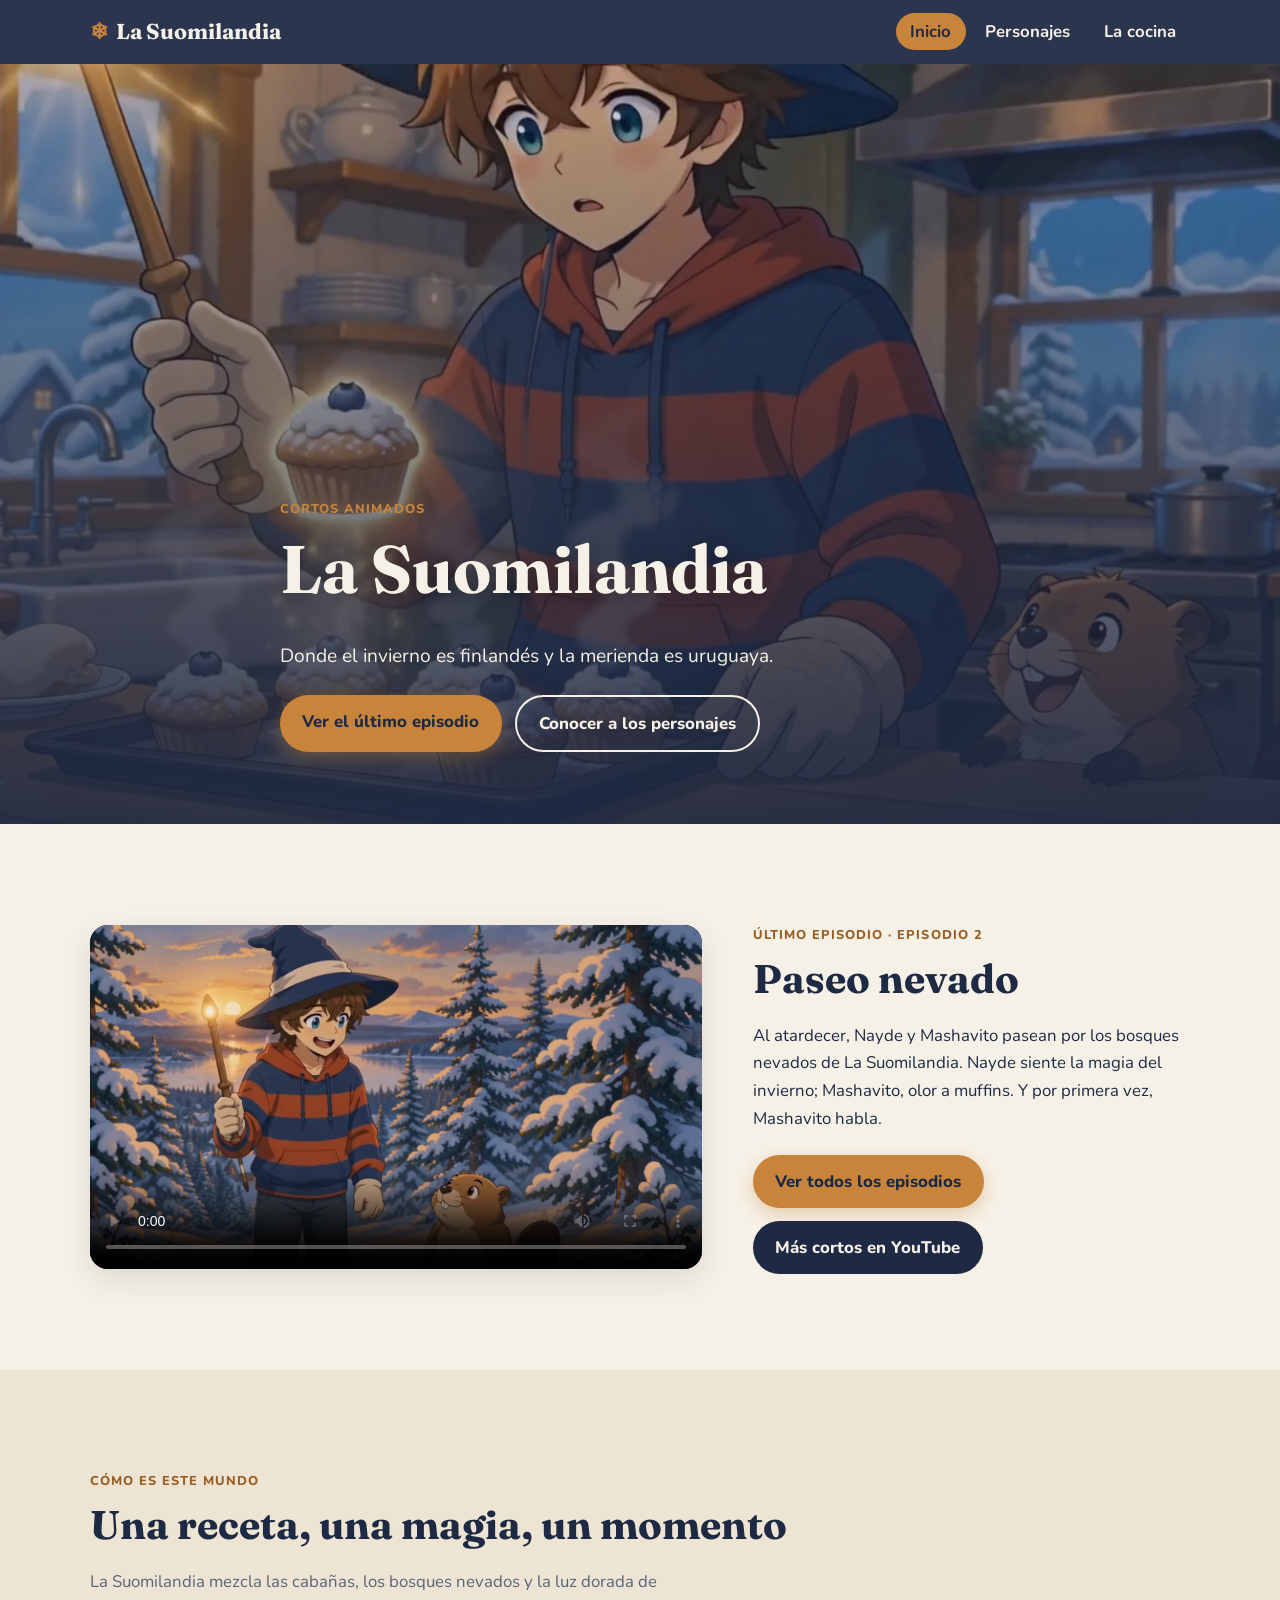
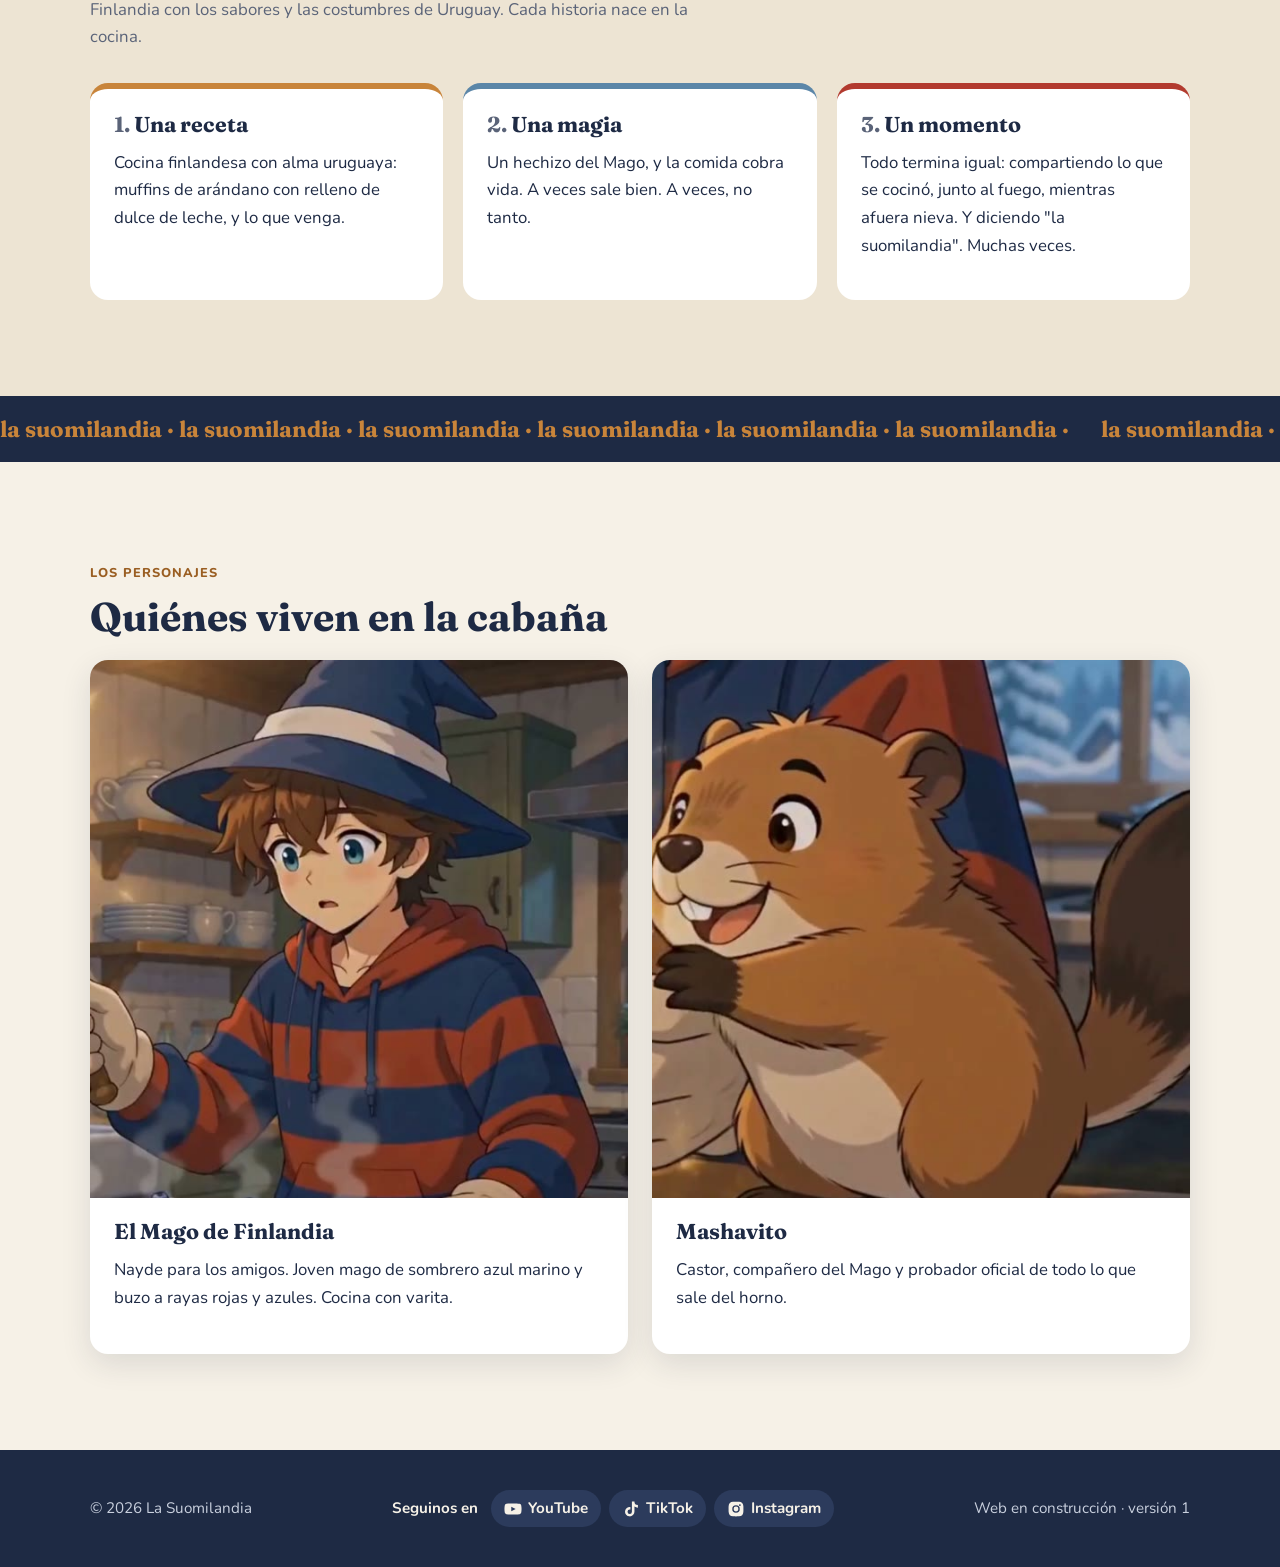
==== index.html @ 472a4cde "Agrega el episodio 2: Paseo nevado Co-Authored-By: Claude Opus 5.5 <noreply@anthropic.com>" ====
<!doctype html>
<html lang="es">
<head>
  <meta charset="utf-8">
  <meta name="viewport" content="width=device-width, initial-scale=1">
  <title>La Suomilandia</title>
  <meta name="description" content="La Suomilandia: un invierno finlandés donde se cocina y se comparte como en Uruguay. Cortos animados con el Mago de Finlandia y Mashavito.">
  <link rel="preconnect" href="https://fonts.googleapis.com">
  <link rel="preconnect" href="https://fonts.gstatic.com" crossorigin>
  <link href="https://fonts.googleapis.com/css2?family=Fraunces:opsz,wght@9..144,600;9..144,700&family=Nunito:wght@400;700;800&display=swap" rel="stylesheet">
  <link rel="stylesheet" href="css/estilos.css">
</head>
<body>

  <header class="encabezado">
    <div class="contenedor encabezado__fila">
      <a class="logo" href="index.html"><span class="logo__copo" aria-hidden="true">❄</span> La Suomilandia</a>
      <button class="menu-boton" aria-expanded="false" aria-controls="menu">Menú</button>
      <ul class="menu" id="menu">
        <li><a href="index.html" aria-current="page">Inicio</a></li>
        <li><a href="personajes.html">Personajes</a></li>
        <li><a href="cocina.html">La cocina</a></li>
      </ul>
    </div>
  </header>

  <main>
    <!-- Portada -->
    <section class="portada">
      <div class="nieve" aria-hidden="true"></div>
      <div class="contenedor portada__texto">
        <span class="etiqueta" style="color: var(--dulce)">Cortos animados</span>
        <h1>La Suomilandia</h1>
        <p>Donde el invierno es finlandés y la merienda es uruguaya.</p>
        <div class="botones">
          <a class="boton" href="#ultimo-episodio">Ver el último episodio</a>
          <a class="boton boton--claro" href="personajes.html">Conocer a los personajes</a>
        </div>
      </div>
    </section>

    <!-- Último episodio -->
    <section class="seccion" id="ultimo-episodio">
      <div class="contenedor dos-columnas">
        <div class="video">
          <video controls preload="metadata" poster="media/paseo-nevado-poster.jpg">
            <source src="media/paseo-nevado-ep2-final.mp4" type="video/mp4">
            Tu navegador no puede reproducir este video.
          </video>
        </div>
        <div>
          <span class="etiqueta">Último episodio · Episodio 2</span>
          <h2>Paseo nevado</h2>
          <p>Al atardecer, Nayde y Mashavito pasean por los bosques nevados de La Suomilandia. Nayde siente la magia del invierno; Mashavito, olor a muffins. Y por primera vez, Mashavito habla.</p>
          <div class="botones">
            <a class="boton" href="cocina.html">Ver todos los episodios</a>
            <a class="boton" style="background:var(--noche);color:var(--nieve);box-shadow:none" href="https://www.youtube.com/@lasuomilandia" target="_blank" rel="noopener">Más cortos en YouTube</a>
          </div>
        </div>
      </div>
    </section>

    <!-- Concepto -->
    <section class="seccion seccion--madera">
      <div class="contenedor">
        <span class="etiqueta">Cómo es este mundo</span>
        <h2>Una receta, una magia, un momento</h2>
        <p class="seccion__intro">La Suomilandia mezcla las cabañas, los bosques nevados y la luz dorada de Finlandia con los sabores y las costumbres de Uruguay. Cada historia nace en la cocina.</p>
        <div class="pilares">
          <div class="pilar">
            <h3>Una receta</h3>
            <p>Cocina finlandesa con alma uruguaya: muffins de arándano con relleno de dulce de leche, y lo que venga.</p>
          </div>
          <div class="pilar">
            <h3>Una magia</h3>
            <p>Un hechizo del Mago, y la comida cobra vida. A veces sale bien. A veces, no tanto.</p>
          </div>
          <div class="pilar">
            <h3>Un momento</h3>
            <p>Todo termina igual: compartiendo lo que se cocinó, junto al fuego, mientras afuera nieva. Y diciendo "la suomilandia". Muchas veces.</p>
          </div>
        </div>
      </div>
    </section>

    <!-- La tradición: "la suomilandia" por tiempo indefinido -->
    <div class="cinta" role="img" aria-label="la suomilandia, repetido por tiempo indefinido">
      <div class="cinta__pista" aria-hidden="true">
        <span>la suomilandia · la suomilandia · la suomilandia · la suomilandia · la suomilandia · la suomilandia ·</span>
        <span>la suomilandia · la suomilandia · la suomilandia · la suomilandia · la suomilandia · la suomilandia ·</span>
      </div>
    </div>

    <!-- Personajes -->
    <section class="seccion">
      <div class="contenedor">
        <span class="etiqueta">Los personajes</span>
        <h2>Quiénes viven en la cabaña</h2>
        <div class="rejilla">
          <a class="tarjeta tarjeta--personaje" href="personajes.html#mago" style="text-decoration:none;color:inherit">
            <img src="media/mago.jpg" alt="El Mago de Finlandia con su sombrero azul marino y su varita, frente a una bandeja de muffins">
            <div class="tarjeta__cuerpo">
              <h3>El Mago de Finlandia</h3>
              <p>Nayde para los amigos. Joven mago de sombrero azul marino y buzo a rayas rojas y azules. Cocina con varita.</p>
            </div>
          </a>
          <a class="tarjeta tarjeta--personaje" href="personajes.html#mashavito" style="text-decoration:none;color:inherit">
            <img src="media/mashavito.jpg" alt="Mashavito, un castor marrón sonriente, sobre la mesa de la cocina">
            <div class="tarjeta__cuerpo">
              <h3>Mashavito</h3>
              <p>Castor, compañero del Mago y probador oficial de todo lo que sale del horno.</p>
            </div>
          </a>
        </div>
      </div>
    </section>
  </main>

  <footer class="pie">
    <div class="contenedor pie__fila">
      <span>© <span class="anio">2026</span> La Suomilandia</span>
      <nav class="redes" aria-label="Redes sociales">
        <span class="redes__titulo">Seguinos en</span>
        <a href="https://www.youtube.com/@lasuomilandia" target="_blank" rel="noopener"><svg viewBox="0 0 24 24" aria-hidden="true"><path d="M23 7.2a3 3 0 0 0-2.1-2.1C19 4.6 12 4.6 12 4.6s-7 0-8.9.5A3 3 0 0 0 1 7.2 31 31 0 0 0 .6 12a31 31 0 0 0 .4 4.8 3 3 0 0 0 2.1 2.1c1.9.5 8.9.5 8.9.5s7 0 8.9-.5a3 3 0 0 0 2.1-2.1 31 31 0 0 0 .4-4.8 31 31 0 0 0-.4-4.8zM9.7 15V9l5.8 3-5.8 3z"/></svg>YouTube</a>
        <a href="https://www.tiktok.com/@lasuomilandia" target="_blank" rel="noopener"><svg viewBox="0 0 24 24" aria-hidden="true"><path d="M16.6 2h-3.4v13.6a2.9 2.9 0 1 1-2.9-2.9c.3 0 .6 0 .9.1V9.3a6.3 6.3 0 1 0 5.4 6.3V8.7a7.9 7.9 0 0 0 4.6 1.5V6.8a4.6 4.6 0 0 1-4.6-4.8z"/></svg>TikTok</a>
        <a href="https://www.instagram.com/la.suomilandia/" target="_blank" rel="noopener"><svg viewBox="0 0 24 24" aria-hidden="true"><path d="M12 2.2c-2.7 0-3 0-4 .1-3.6.2-5.6 2.2-5.8 5.8-.1 1-.1 1.3-.1 3.9s0 3 .1 4c.2 3.6 2.2 5.6 5.8 5.8 1 .1 1.3.1 4 .1s3 0 4-.1c3.6-.2 5.6-2.2 5.8-5.8.1-1 .1-1.3.1-4s0-3-.1-3.9c-.2-3.6-2.2-5.6-5.8-5.8-1-.1-1.3-.1-4-.1zm0 4.8a5 5 0 1 1 0 10 5 5 0 0 1 0-10zm0 1.8a3.2 3.2 0 1 0 0 6.4 3.2 3.2 0 0 0 0-6.4zm5.2-3.2a1.2 1.2 0 1 1 0 2.4 1.2 1.2 0 0 1 0-2.4z"/></svg>Instagram</a>
      </nav>
      <span>Web en construcción · versión 1</span>
    </div>
  </footer>

  <script src="js/principal.js"></script>
</body>
</html>
---- css/estilos.css ----
/* =========================================================
   La Suomilandia — estilos de la web (versión 1)
   Colores tomados del corto "El muffin tiene vida".
   Para cambiar un color en TODA la web, cambialo acá abajo.
   ========================================================= */
:root {
  --nieve: #F6F1E7;          /* fondo claro: nieve y masa de muffin */
  --nieve-2: #EDE4D3;        /* fondo de tarjetas */
  --noche: #1E2A44;          /* texto y fondo oscuro: sombrero del Mago */
  --noche-2: #2C3B5C;
  --dulce: #C8843A;          /* acento cálido: dulce de leche */
  --dulce-oscuro: #9A5E22;
  --rojo-buzo: #B23A2E;      /* rayas rojas del buzo del Mago */
  --lago: #5B86A8;           /* acento frío: ventanas y arándanos */
  --pino: #7A4E2D;           /* madera de la cabaña */
  --texto: #1E2A44;
  --texto-suave: #5A6378;

  --letra-titulos: "Fraunces", Georgia, serif;
  --letra-texto: "Nunito", "Segoe UI", system-ui, sans-serif;
  --radio: 18px;
  --sombra: 0 10px 30px rgba(30, 42, 68, 0.12);
  --ancho: 1100px;
}

* { box-sizing: border-box; }
html { scroll-behavior: smooth; }
body {
  margin: 0;
  background: var(--nieve);
  color: var(--texto);
  font-family: var(--letra-texto);
  font-size: 1.05rem;
  line-height: 1.65;
}
img, video { max-width: 100%; display: block; }
a { color: var(--dulce-oscuro); }
h1, h2, h3 { font-family: var(--letra-titulos); line-height: 1.15; margin: 0 0 .5em; color: var(--noche); }
h1 { font-size: clamp(2.3rem, 6vw, 4.2rem); }
h2 { font-size: clamp(1.7rem, 3.5vw, 2.5rem); }
h3 { font-size: 1.35rem; }
p { margin: 0 0 1em; }

.contenedor { width: min(var(--ancho), 100% - 32px); margin-inline: auto; }
.seccion { padding: clamp(48px, 8vw, 96px) 0; }
.seccion--madera { background: var(--nieve-2); }
.seccion__intro { max-width: 640px; color: var(--texto-suave); margin-bottom: 2rem; }
.etiqueta {
  display: inline-block; font-size: .8rem; font-weight: 800; letter-spacing: .08em;
  text-transform: uppercase; color: var(--dulce-oscuro); margin-bottom: .6rem;
}

/* ---------- Encabezado y menú ---------- */
.encabezado {
  position: sticky; top: 0; z-index: 10;
  background: rgba(30, 42, 68, .94); backdrop-filter: blur(6px);
  color: var(--nieve);
}
.encabezado__fila { display: flex; align-items: center; justify-content: space-between; height: 64px; }
.logo {
  font-family: var(--letra-titulos); font-weight: 700; font-size: 1.35rem;
  color: var(--nieve); text-decoration: none; display: flex; align-items: center; gap: .5rem;
}
.logo__copo { color: var(--dulce); }
.menu { display: flex; gap: .3rem; list-style: none; margin: 0; padding: 0; }
.menu a {
  color: var(--nieve); text-decoration: none; font-weight: 700;
  padding: .45rem .9rem; border-radius: 999px;
}
.menu a:hover, .menu a[aria-current="page"] { background: var(--dulce); color: var(--noche); }
.menu-boton {
  display: none; background: none; border: 2px solid var(--nieve); color: var(--nieve);
  border-radius: 10px; padding: .35rem .7rem; font: inherit; font-weight: 700; cursor: pointer;
}
@media (max-width: 720px) {
  .menu-boton { display: block; }
  .menu {
    display: none; position: absolute; left: 0; right: 0; top: 64px;
    flex-direction: column; background: var(--noche); padding: .5rem 16px 1rem;
  }
  .menu.abierto { display: flex; }
  .menu a { display: block; }
}

/* ---------- Portada (inicio) ---------- */
.portada {
  position: relative; overflow: hidden; color: var(--nieve);
  min-height: min(88vh, 760px); display: grid; align-items: end;
  background: var(--noche) url("../media/portada.jpg") center / cover no-repeat;
}
.portada::before {
  content: ""; position: absolute; inset: 0;
  background: linear-gradient(180deg, rgba(30,42,68,.15) 0%, rgba(30,42,68,.55) 55%, rgba(30,42,68,.92) 100%);
}
.portada__texto { position: relative; padding-bottom: clamp(40px, 8vh, 90px); max-width: 720px; }
.portada h1 { color: var(--nieve); text-shadow: 0 3px 20px rgba(0,0,0,.35); }
.portada p { font-size: 1.2rem; max-width: 560px; }

.boton {
  display: inline-block; background: var(--dulce); color: var(--noche);
  font-weight: 800; text-decoration: none; padding: .8rem 1.4rem; border-radius: 999px;
  box-shadow: 0 6px 18px rgba(200,132,58,.35); transition: transform .15s;
}
.boton:hover { transform: translateY(-2px); }
.boton--claro { background: transparent; color: var(--nieve); border: 2px solid var(--nieve); box-shadow: none; }
.botones { display: flex; flex-wrap: wrap; gap: .8rem; margin-top: 1.4rem; }

/* Nieve que cae (decorativa) */
.nieve { position: absolute; inset: 0; pointer-events: none; }
.nieve span {
  position: absolute; top: -10px; width: 6px; height: 6px; border-radius: 50%;
  background: #fff; opacity: .8; animation: caer linear infinite;
}
@keyframes caer { to { transform: translate(30px, 100vh); } }
@media (prefers-reduced-motion: reduce) { .nieve { display: none; } }

/* ---------- Video ---------- */
.video {
  border-radius: var(--radio); overflow: hidden; box-shadow: var(--sombra);
  background: #000; aspect-ratio: 16 / 9;
}
.video video { width: 100%; height: 100%; object-fit: cover; }
.dos-columnas { display: grid; grid-template-columns: 1.4fr 1fr; gap: clamp(24px, 4vw, 56px); align-items: center; }
@media (max-width: 860px) { .dos-columnas { grid-template-columns: 1fr; } }

/* ---------- Tarjetas ---------- */
.rejilla { display: grid; grid-template-columns: repeat(auto-fit, minmax(260px, 1fr)); gap: 24px; }
.tarjeta {
  background: #fff; border-radius: var(--radio); overflow: hidden; box-shadow: var(--sombra);
  display: flex; flex-direction: column;
}
.tarjeta__cuerpo { padding: 1.4rem 1.5rem 1.6rem; flex: 1; }
.tarjeta img { aspect-ratio: 4 / 3; object-fit: cover; width: 100%; }
.tarjeta--personaje img { aspect-ratio: 1 / 1; object-position: top; }

/* Concepto: receta · magia · momento */
.pilares { display: grid; grid-template-columns: repeat(3, 1fr); gap: 20px; counter-reset: pilar; }
@media (max-width: 760px) { .pilares { grid-template-columns: 1fr; } }
.pilar { background: #fff; border-radius: var(--radio); padding: 1.5rem; border-top: 6px solid var(--dulce); }
.pilar:nth-child(2) { border-top-color: var(--lago); }
.pilar:nth-child(3) { border-top-color: var(--rojo-buzo); }

/* Cinta "la suomilandia" que se repite por tiempo indefinido */
.cinta { background: var(--noche); color: var(--dulce); overflow: hidden; padding: .9rem 0; }
.cinta__pista { display: flex; width: max-content; animation: cinta 40s linear infinite; }
.cinta__pista span {
  font-family: var(--letra-titulos); font-weight: 700; font-size: 1.4rem; white-space: nowrap; padding-right: 2rem;
}
@keyframes cinta { to { transform: translateX(-50%); } }
@media (prefers-reduced-motion: reduce) { .cinta__pista { animation: none; } }

/* Receta secreta */
.secreto {
  margin-top: 1rem; background: var(--noche); color: var(--nieve);
  border-radius: calc(var(--radio) - 4px); padding: 1.2rem 1.4rem;
}
.secreto h4 { font-family: var(--letra-titulos); font-size: 1.15rem; margin: 0 0 .4rem; color: var(--dulce); }
.secreto h4::before { content: "✦ "; }
.secreto p:last-child { margin-bottom: 0; }
.pilar h3::before { counter-increment: pilar; content: counter(pilar) ". "; color: var(--texto-suave); }

/* ---------- Fichas de personaje ---------- */
.ficha {
  display: grid; grid-template-columns: 320px 1fr; gap: clamp(24px, 4vw, 48px); align-items: start;
  background: #fff; border-radius: var(--radio); padding: clamp(20px, 3vw, 36px); box-shadow: var(--sombra);
}
.ficha + .ficha { margin-top: 32px; }
.ficha img { border-radius: calc(var(--radio) - 4px); width: 100%; aspect-ratio: 1 / 1; object-fit: cover; object-position: top; }
@media (max-width: 760px) { .ficha { grid-template-columns: 1fr; } .ficha img { max-width: 360px; } }
.rasgos { list-style: none; padding: 0; margin: 0 0 1.2rem; display: flex; flex-wrap: wrap; gap: .5rem; }
.rasgos li { background: var(--nieve-2); border-radius: 999px; padding: .3rem .85rem; font-size: .92rem; }
.muestras { display: flex; gap: .5rem; align-items: center; margin-bottom: 1rem; font-size: .9rem; color: var(--texto-suave); }
.muestra { width: 26px; height: 26px; border-radius: 50%; border: 2px solid #fff; box-shadow: 0 0 0 1px rgba(0,0,0,.15); }

/* ---------- Episodio ---------- */
.episodio { background: #fff; border-radius: var(--radio); box-shadow: var(--sombra); overflow: hidden; }
.episodio + .episodio { margin-top: 40px; }
.episodio__cuerpo { padding: clamp(20px, 3vw, 36px); display: grid; grid-template-columns: 1fr 1fr; gap: 32px; }
@media (max-width: 760px) { .episodio__cuerpo { grid-template-columns: 1fr; } }
.episodio__datos { color: var(--texto-suave); font-size: .95rem; margin-bottom: 1rem; }
.relleno { border-radius: calc(var(--radio) - 4px); margin-top: .5rem; }

/* ---------- Contenido provisional ---------- */
.provisional {
  border: 2px dashed var(--dulce); border-radius: var(--radio);
  background: repeating-linear-gradient(-45deg, #fffaf2, #fffaf2 12px, #fbf0de 12px, #fbf0de 24px);
  padding: 1.2rem 1.4rem; color: var(--texto-suave);
}
.provisional::before {
  content: "Provisional"; display: inline-block; margin-bottom: .5rem;
  font-size: .75rem; font-weight: 800; letter-spacing: .08em; text-transform: uppercase;
  background: var(--dulce); color: var(--noche); padding: .15rem .55rem; border-radius: 6px;
}
.provisional p:last-child { margin-bottom: 0; }

/* ---------- Pie ---------- */
.pie { background: var(--noche); color: #c9d0de; padding: 40px 0; font-size: .95rem; }
.pie a { color: var(--nieve); }
.pie__fila { display: flex; flex-wrap: wrap; justify-content: space-between; align-items: center; gap: 1rem; }

/* Redes sociales (pie de página) */
.redes { display: flex; flex-wrap: wrap; align-items: center; gap: .5rem; }
.redes__titulo { font-weight: 700; color: var(--nieve); margin-right: .3rem; }
.redes a {
  display: inline-flex; align-items: center; gap: .4rem; text-decoration: none;
  color: var(--nieve); background: var(--noche-2); padding: .4rem .8rem; border-radius: 999px; font-weight: 700;
}
.redes a:hover { background: var(--dulce); color: var(--noche); }
.redes svg { width: 18px; height: 18px; fill: currentColor; }

/* Accesibilidad: foco visible con teclado */
a:focus-visible, button:focus-visible { outline: 3px solid var(--lago); outline-offset: 3px; }
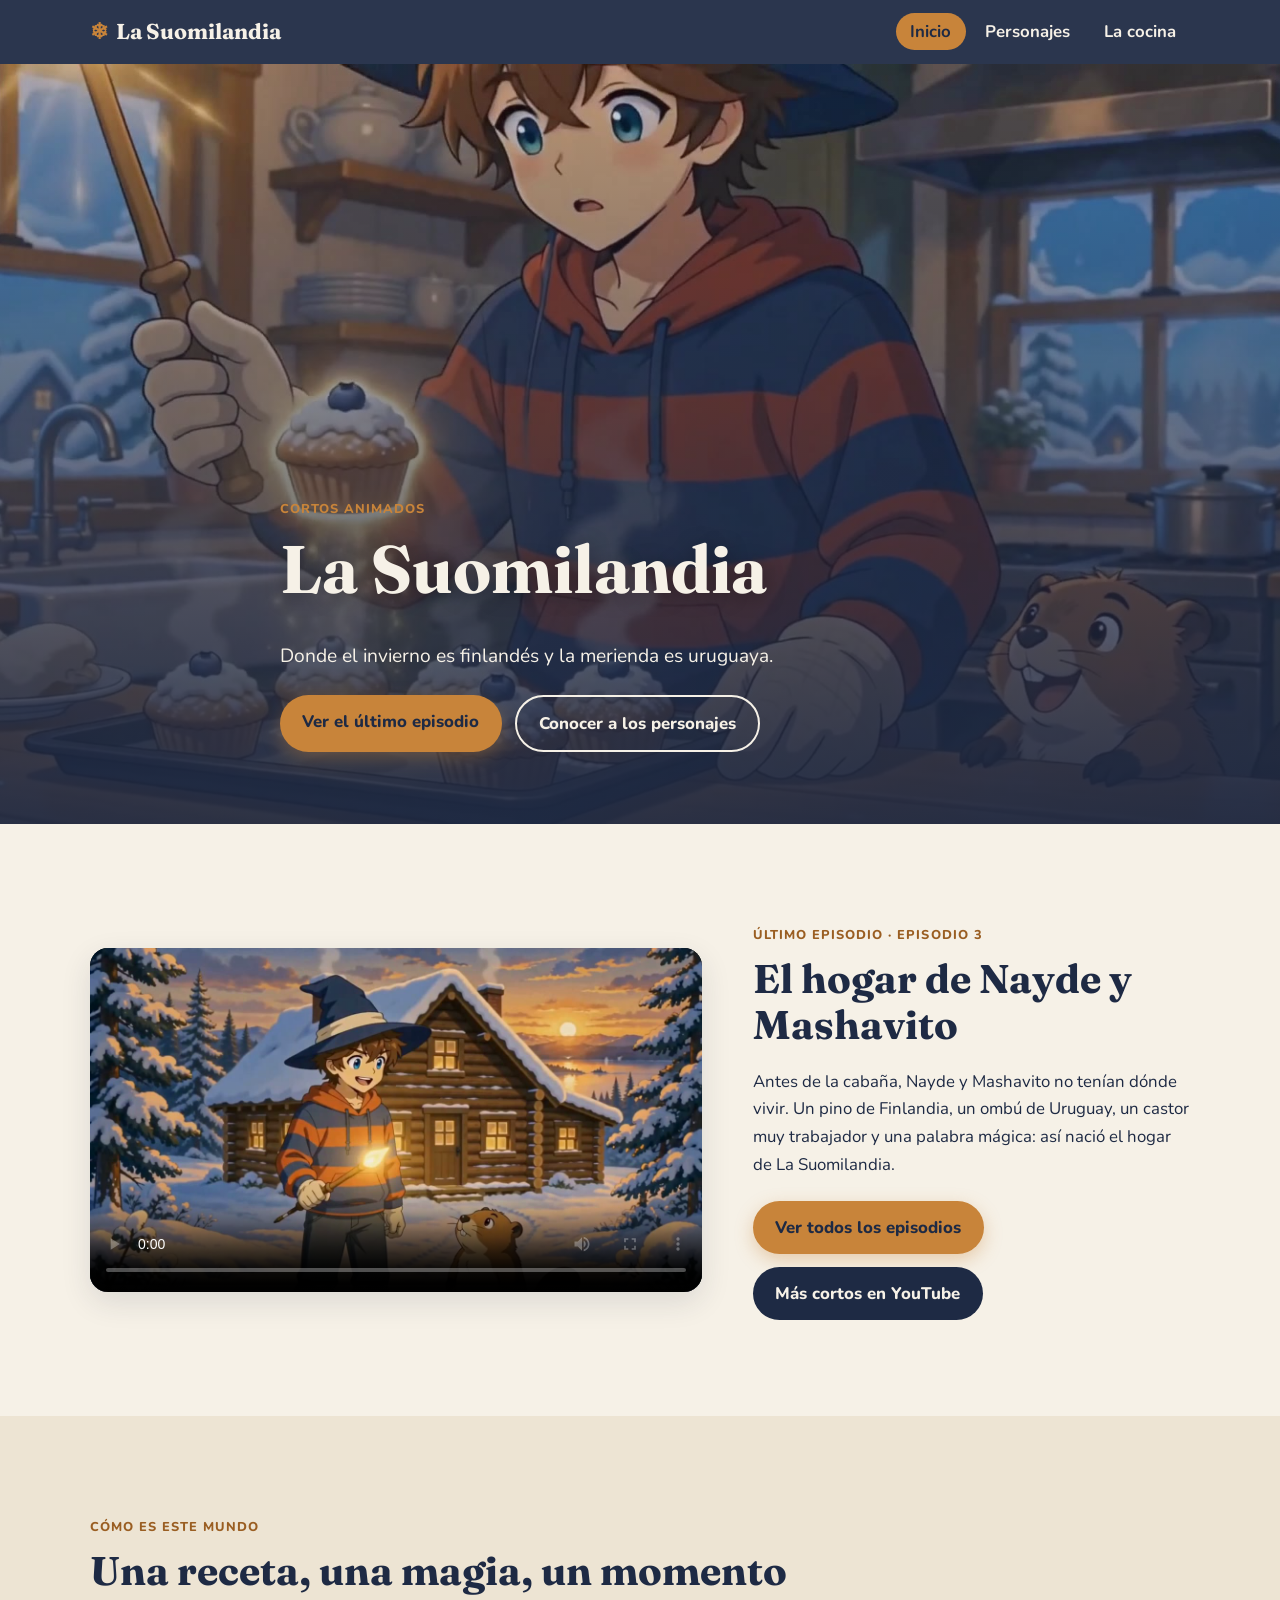
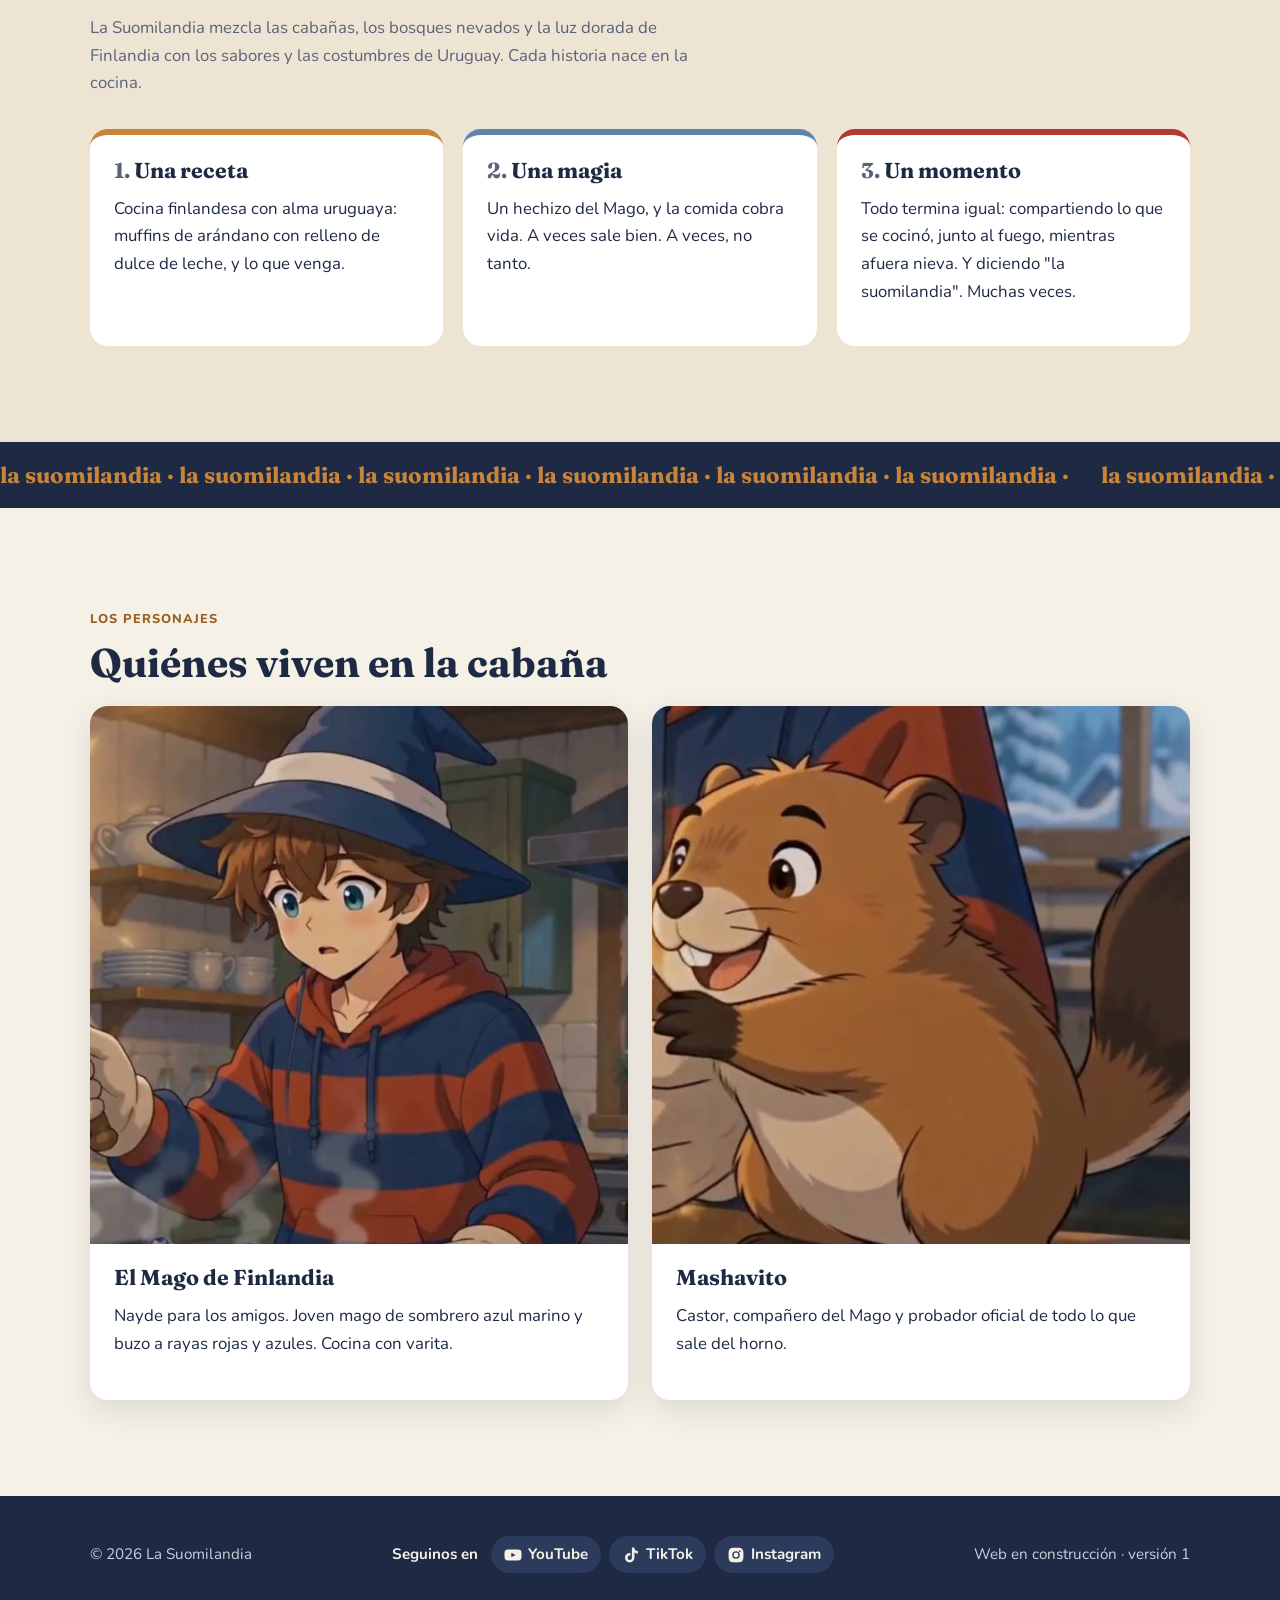
==== commit 3e3986b5: "Agrega el episodio 3: El hogar de Nayde y Mashavito Co-Authored-By: Claude Opus 5.5 <noreply@anthrop" ====
--- a/index.html
+++ b/index.html
@@ -43,15 +43,15 @@
     <section class="seccion" id="ultimo-episodio">
       <div class="contenedor dos-columnas">
         <div class="video">
-          <video controls preload="metadata" poster="media/paseo-nevado-poster.jpg">
-            <source src="media/paseo-nevado-ep2-final.mp4" type="video/mp4">
+          <video controls preload="metadata" poster="media/el-hogar-poster.jpg">
+            <source src="media/el-hogar-ep3.mp4" type="video/mp4">
             Tu navegador no puede reproducir este video.
           </video>
         </div>
         <div>
-          <span class="etiqueta">Último episodio · Episodio 2</span>
-          <h2>Paseo nevado</h2>
-          <p>Al atardecer, Nayde y Mashavito pasean por los bosques nevados de La Suomilandia. Nayde siente la magia del invierno; Mashavito, olor a muffins. Y por primera vez, Mashavito habla.</p>
+          <span class="etiqueta">Último episodio · Episodio 3</span>
+          <h2>El hogar de Nayde y Mashavito</h2>
+          <p>Antes de la cabaña, Nayde y Mashavito no tenían dónde vivir. Un pino de Finlandia, un ombú de Uruguay, un castor muy trabajador y una palabra mágica: así nació el hogar de La Suomilandia.</p>
           <div class="botones">
             <a class="boton" href="cocina.html">Ver todos los episodios</a>
             <a class="boton" style="background:var(--noche);color:var(--nieve);box-shadow:none" href="https://www.youtube.com/@lasuomilandia" target="_blank" rel="noopener">Más cortos en YouTube</a>
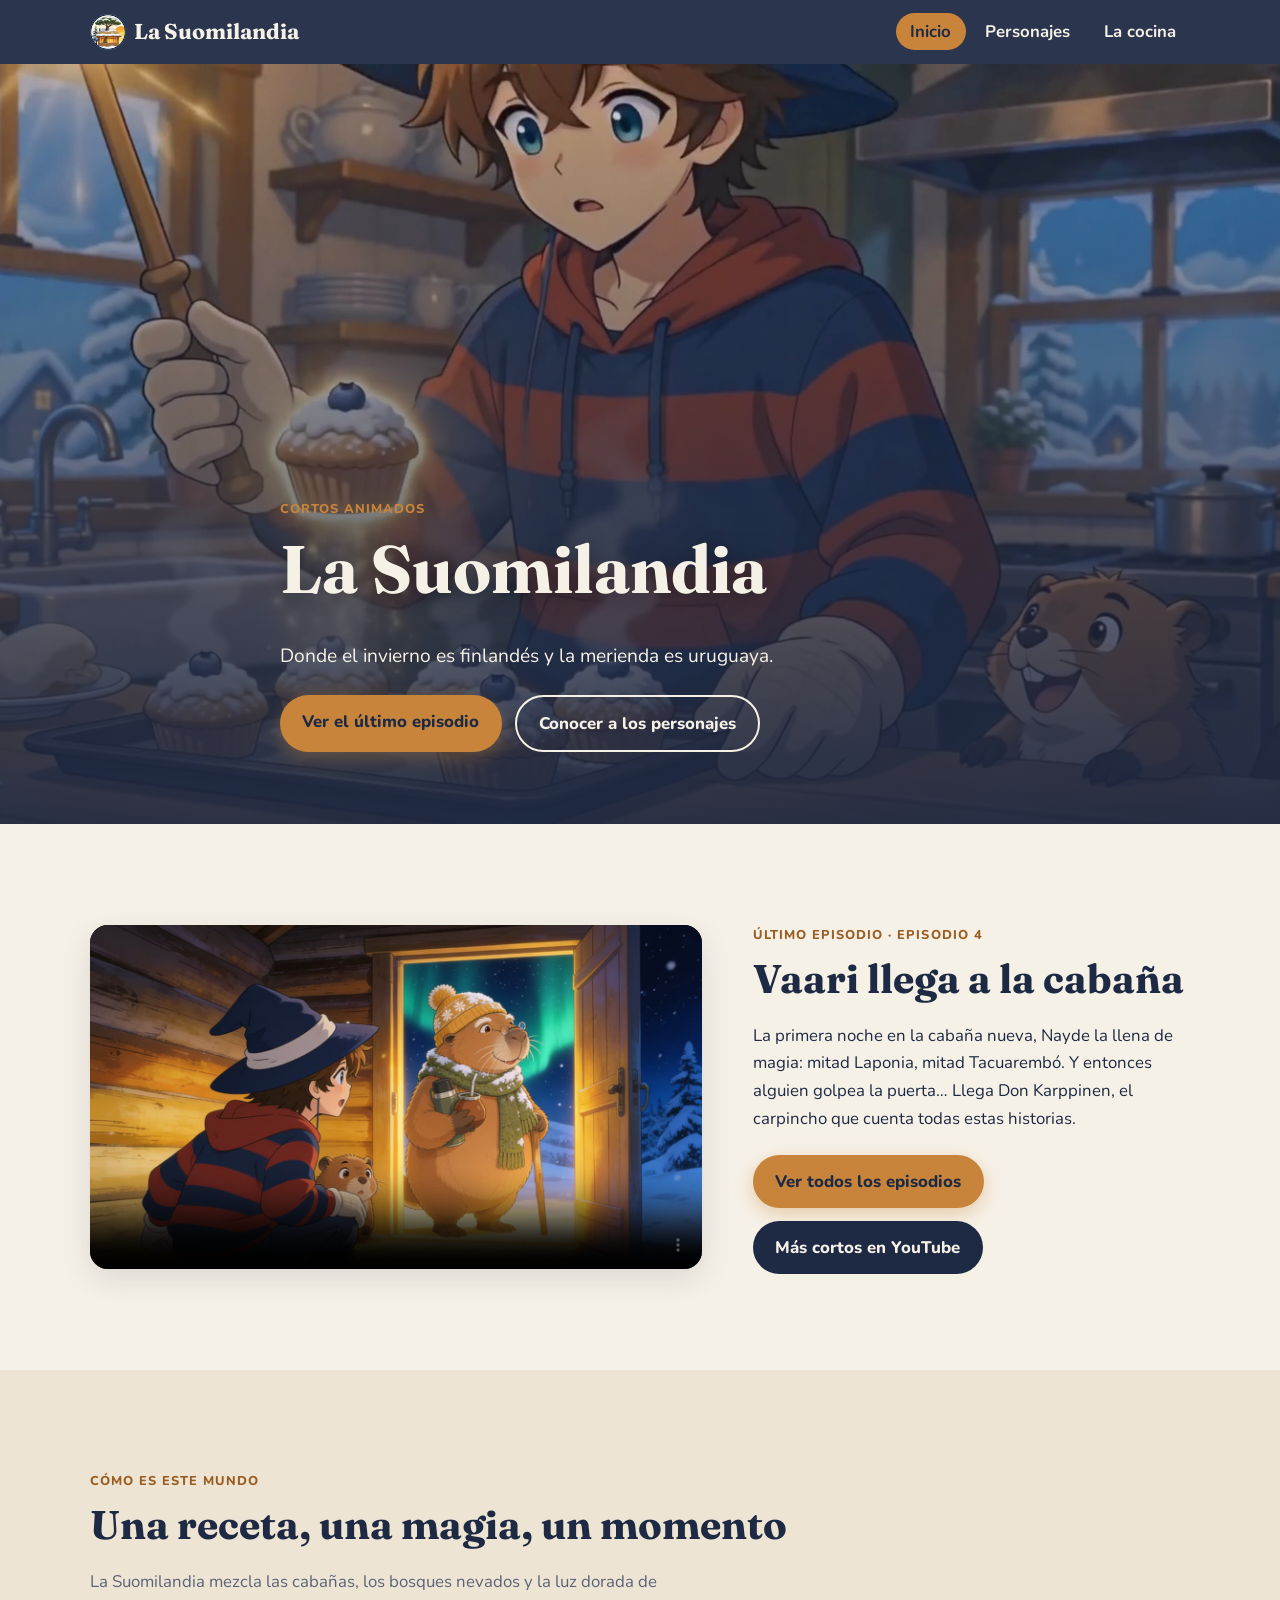
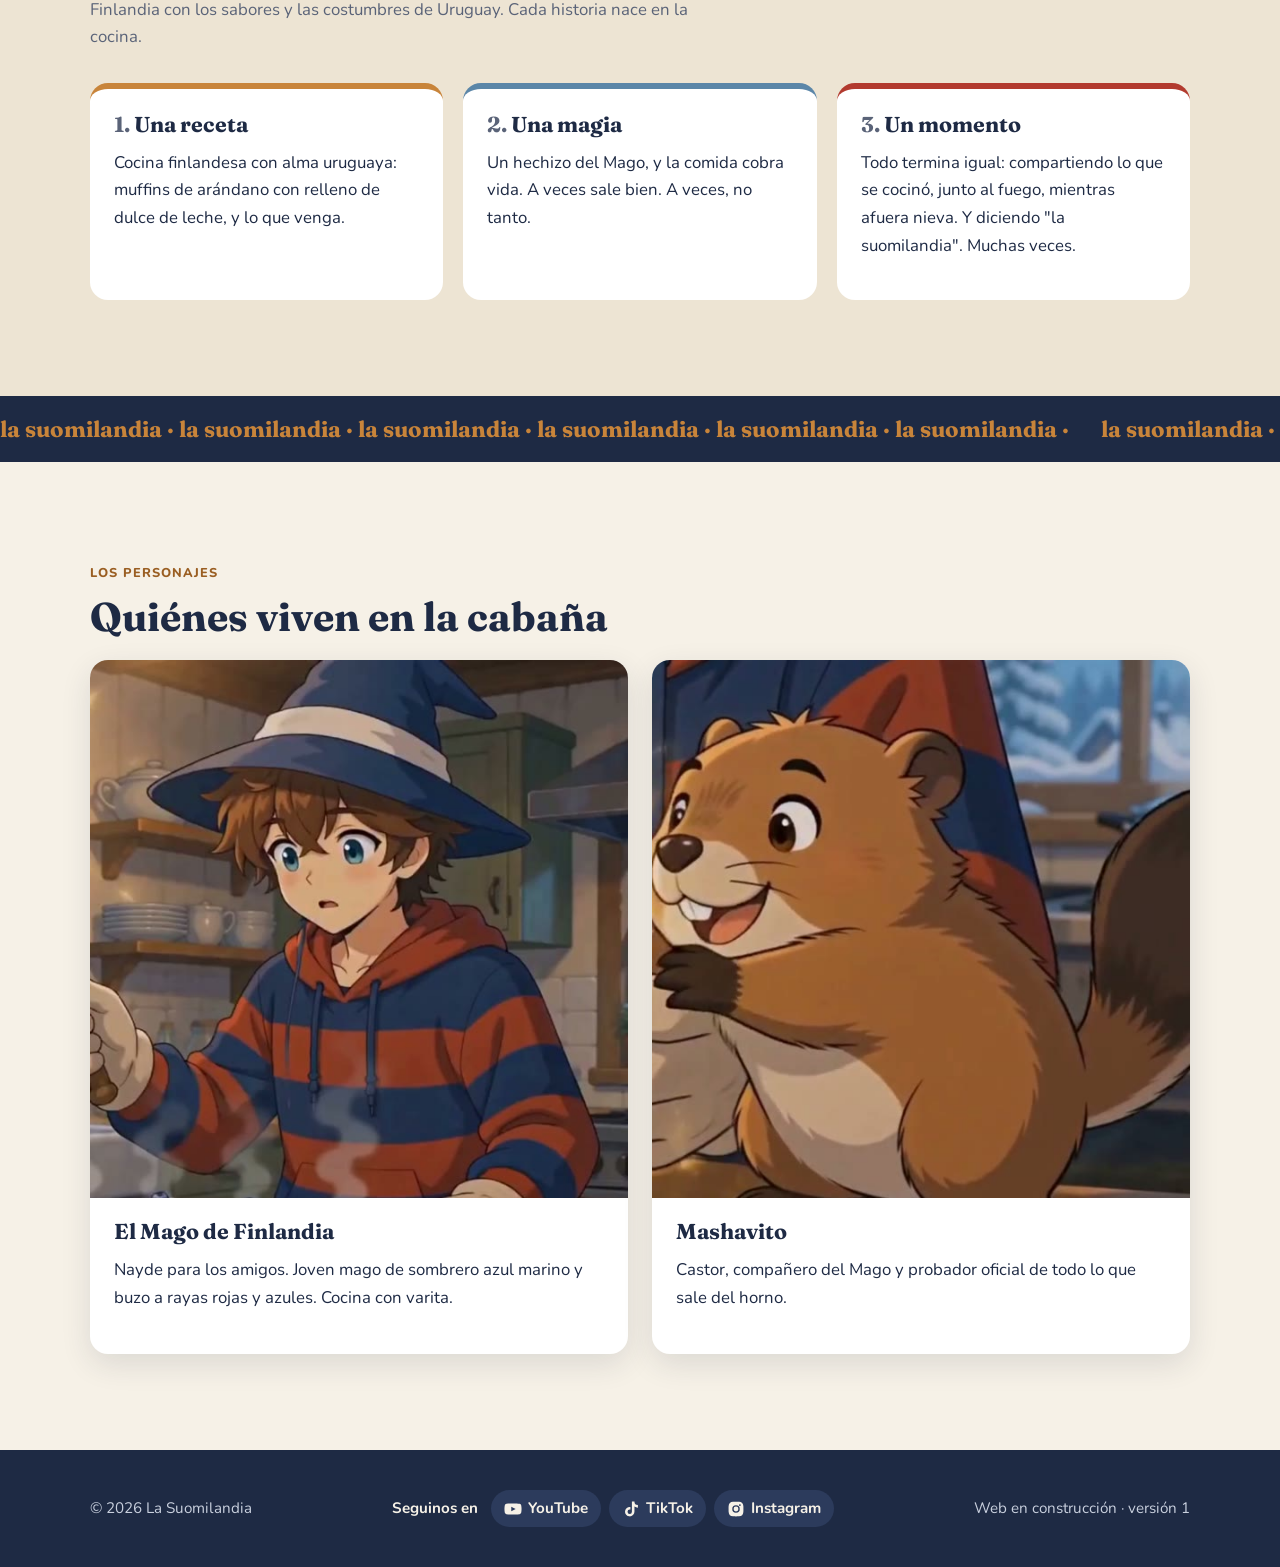
==== commit 4ff918f5: "Agrega el episodio 4: Vaari llega a la cabaña - Episodio 4 en la cocina y como último episodio en el" ====
--- a/index.html
+++ b/index.html
@@ -9,12 +9,14 @@
   <link rel="preconnect" href="https://fonts.gstatic.com" crossorigin>
   <link href="https://fonts.googleapis.com/css2?family=Fraunces:opsz,wght@9..144,600;9..144,700&family=Nunito:wght@400;700;800&display=swap" rel="stylesheet">
   <link rel="stylesheet" href="css/estilos.css">
+  <link rel="icon" type="image/png" href="media/icono-64.png">
+  <link rel="apple-touch-icon" href="media/icono.png">
 </head>
 <body>
 
   <header class="encabezado">
     <div class="contenedor encabezado__fila">
-      <a class="logo" href="index.html"><span class="logo__copo" aria-hidden="true">❄</span> La Suomilandia</a>
+      <a class="logo" href="index.html"><img class="logo__emblema" src="media/icono-64.png" alt="" width="36" height="36"> La Suomilandia</a>
       <button class="menu-boton" aria-expanded="false" aria-controls="menu">Menú</button>
       <ul class="menu" id="menu">
         <li><a href="index.html" aria-current="page">Inicio</a></li>
@@ -43,15 +45,15 @@
     <section class="seccion" id="ultimo-episodio">
       <div class="contenedor dos-columnas">
         <div class="video">
-          <video controls preload="metadata" poster="media/el-hogar-poster.jpg">
-            <source src="media/el-hogar-ep3.mp4" type="video/mp4">
+          <video controls preload="metadata" poster="media/vaari-llega-poster.jpg">
+            <source src="media/vaari-llega-ep4.mp4" type="video/mp4">
             Tu navegador no puede reproducir este video.
           </video>
         </div>
         <div>
-          <span class="etiqueta">Último episodio · Episodio 3</span>
-          <h2>El hogar de Nayde y Mashavito</h2>
-          <p>Antes de la cabaña, Nayde y Mashavito no tenían dónde vivir. Un pino de Finlandia, un ombú de Uruguay, un castor muy trabajador y una palabra mágica: así nació el hogar de La Suomilandia.</p>
+          <span class="etiqueta">Último episodio · Episodio 4</span>
+          <h2>Vaari llega a la cabaña</h2>
+          <p>La primera noche en la cabaña nueva, Nayde la llena de magia: mitad Laponia, mitad Tacuarembó. Y entonces alguien golpea la puerta… Llega Don Karppinen, el carpincho que cuenta todas estas historias.</p>
           <div class="botones">
             <a class="boton" href="cocina.html">Ver todos los episodios</a>
             <a class="boton" style="background:var(--noche);color:var(--nieve);box-shadow:none" href="https://www.youtube.com/@lasuomilandia" target="_blank" rel="noopener">Más cortos en YouTube</a>
--- a/css/estilos.css
+++ b/css/estilos.css
@@ -62,6 +62,7 @@
   color: var(--nieve); text-decoration: none; display: flex; align-items: center; gap: .5rem;
 }
 .logo__copo { color: var(--dulce); }
+.logo__emblema { width: 36px; height: 36px; border-radius: 50%; display: block; }
 .menu { display: flex; gap: .3rem; list-style: none; margin: 0; padding: 0; }
 .menu a {
   color: var(--nieve); text-decoration: none; font-weight: 700;
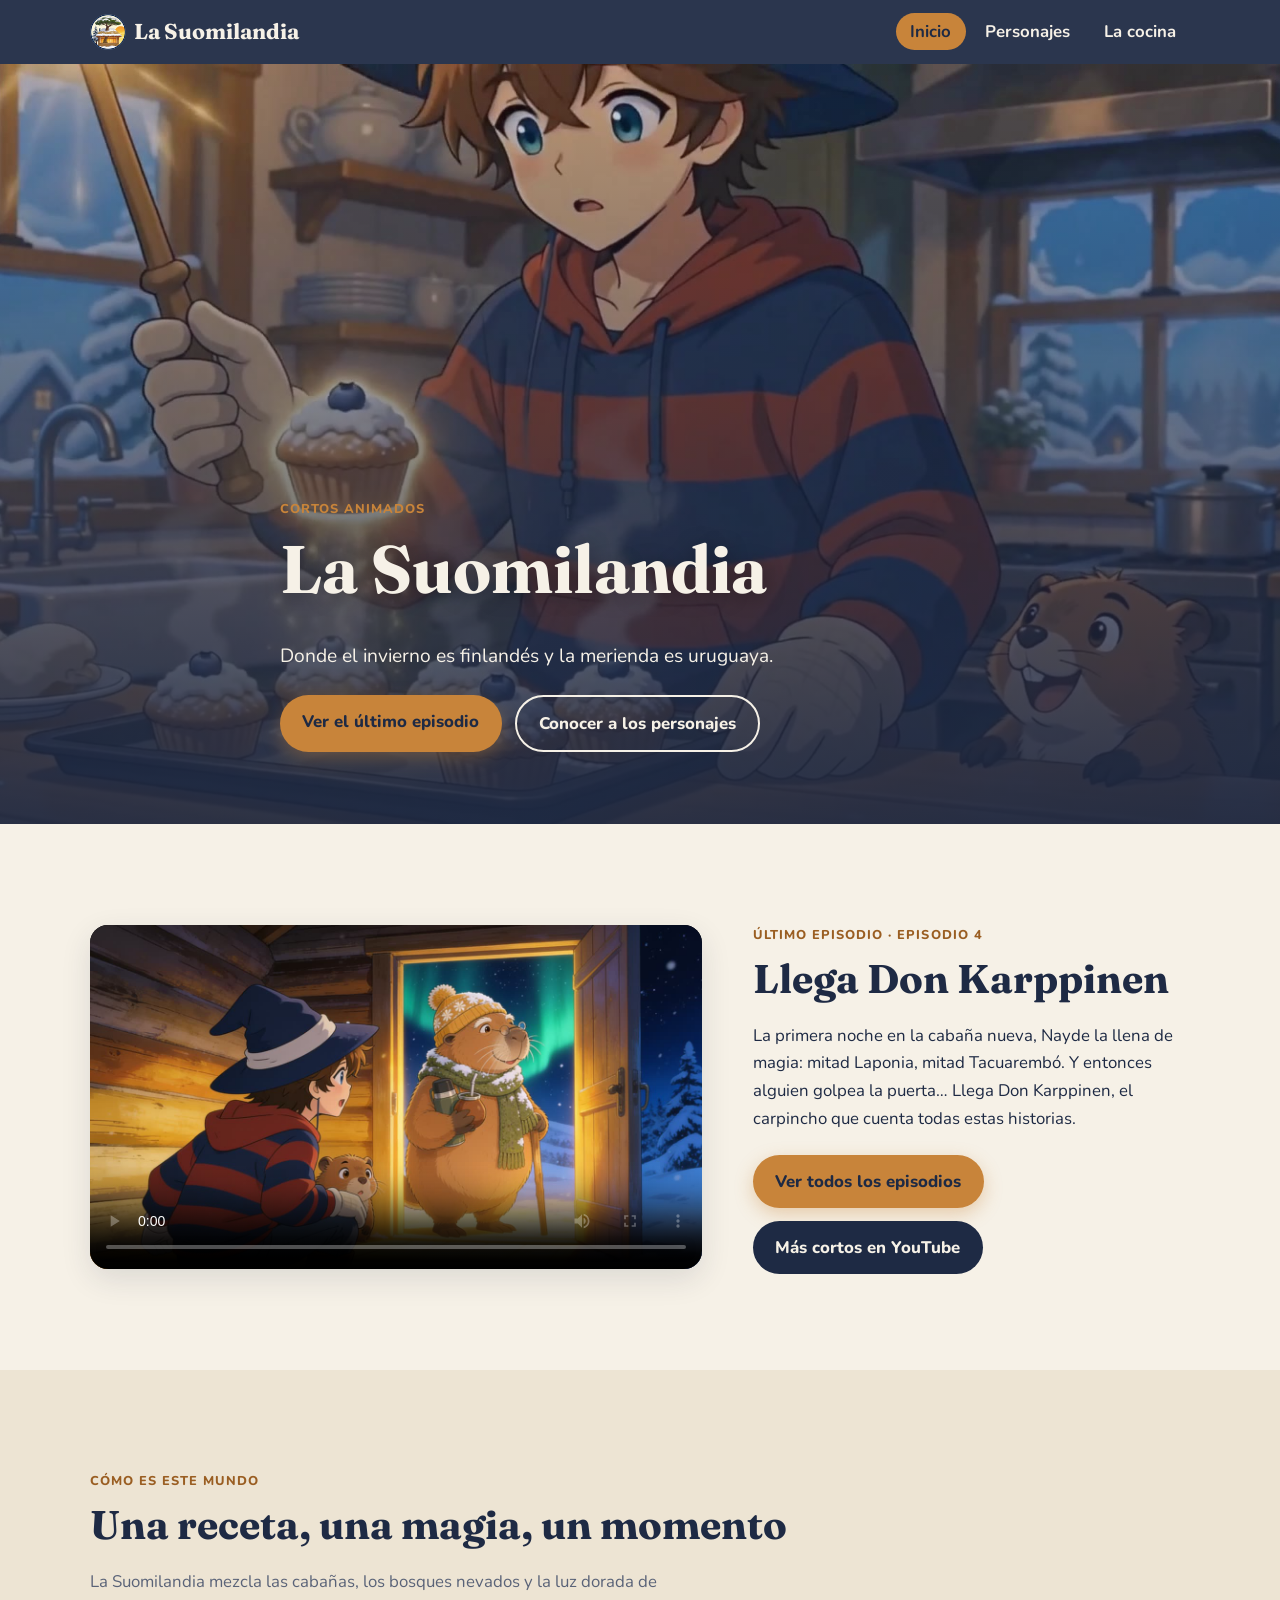
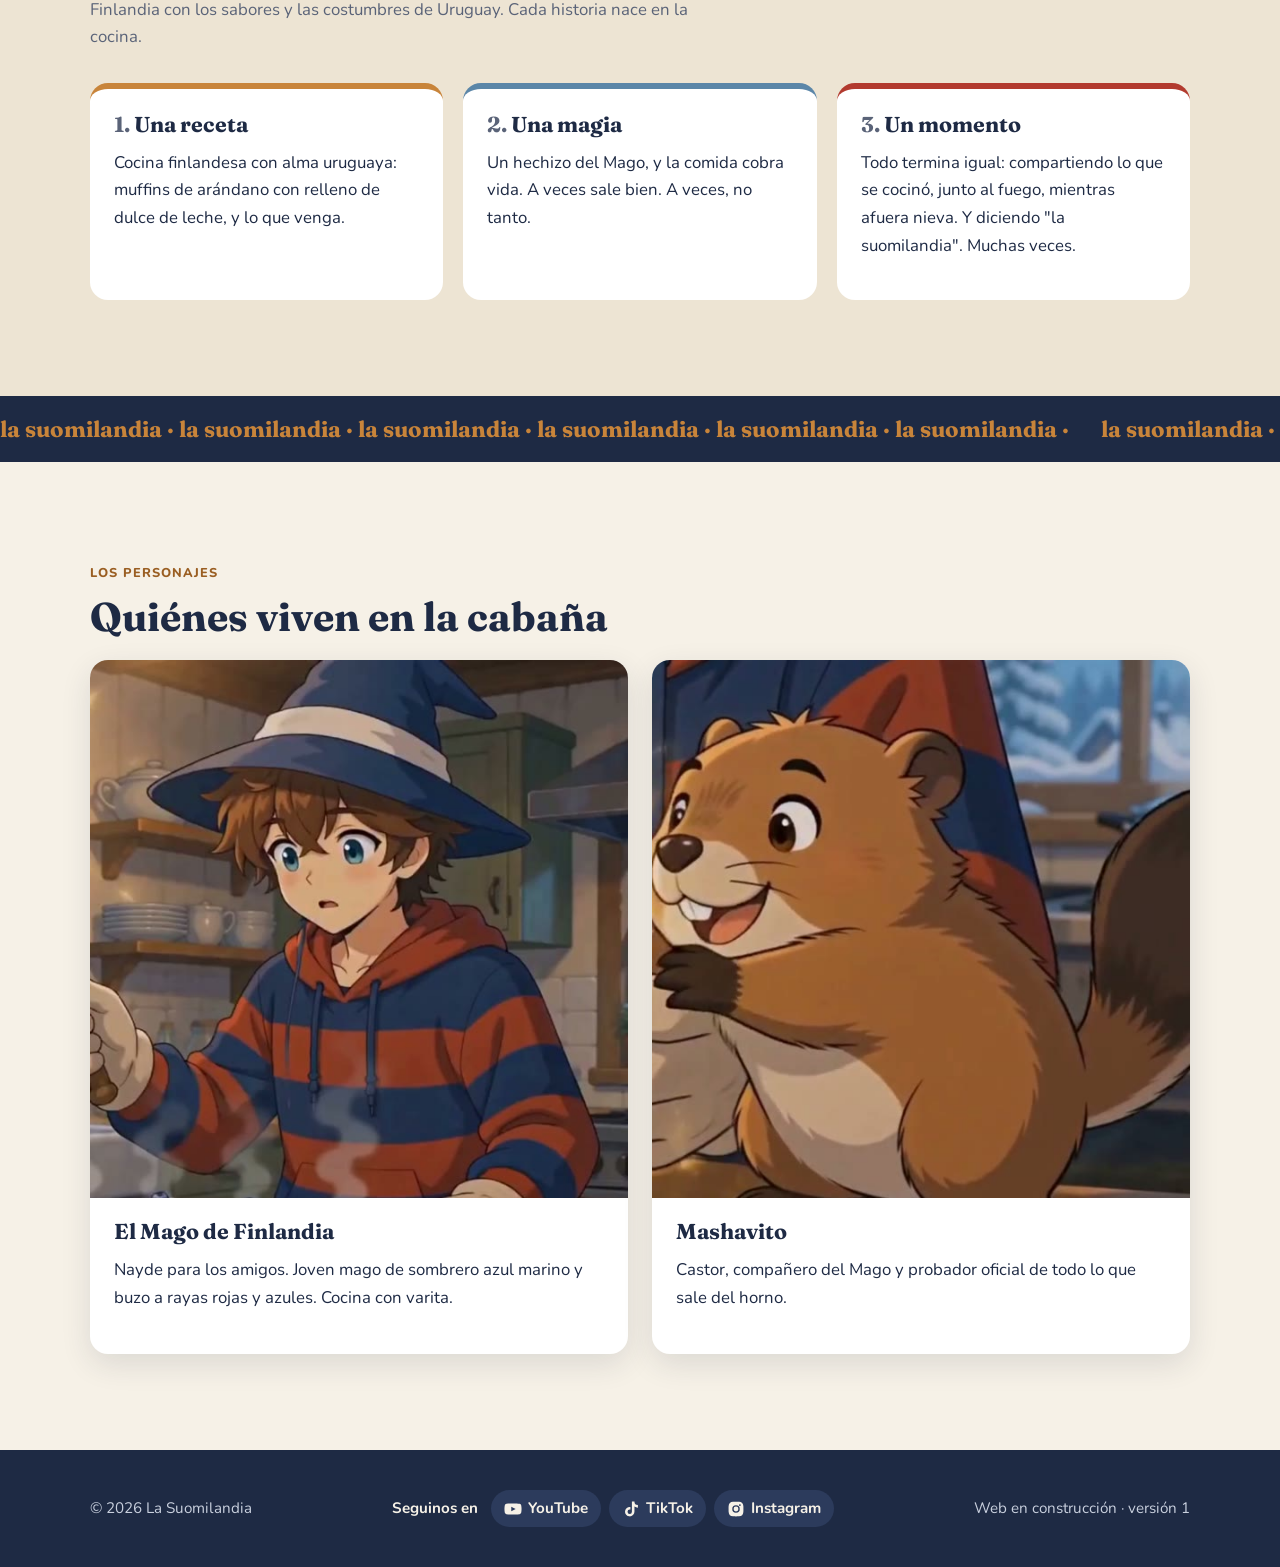
==== commit 553e74c2: "Episodio 4: el título pasa a ser "Llega Don Karppinen" Co-Authored-By: Claude Opus 5.5 <noreply@anth" ====
--- a/index.html
+++ b/index.html
@@ -52,7 +52,7 @@
         </div>
         <div>
           <span class="etiqueta">Último episodio · Episodio 4</span>
-          <h2>Vaari llega a la cabaña</h2>
+          <h2>Llega Don Karppinen</h2>
           <p>La primera noche en la cabaña nueva, Nayde la llena de magia: mitad Laponia, mitad Tacuarembó. Y entonces alguien golpea la puerta… Llega Don Karppinen, el carpincho que cuenta todas estas historias.</p>
           <div class="botones">
             <a class="boton" href="cocina.html">Ver todos los episodios</a>
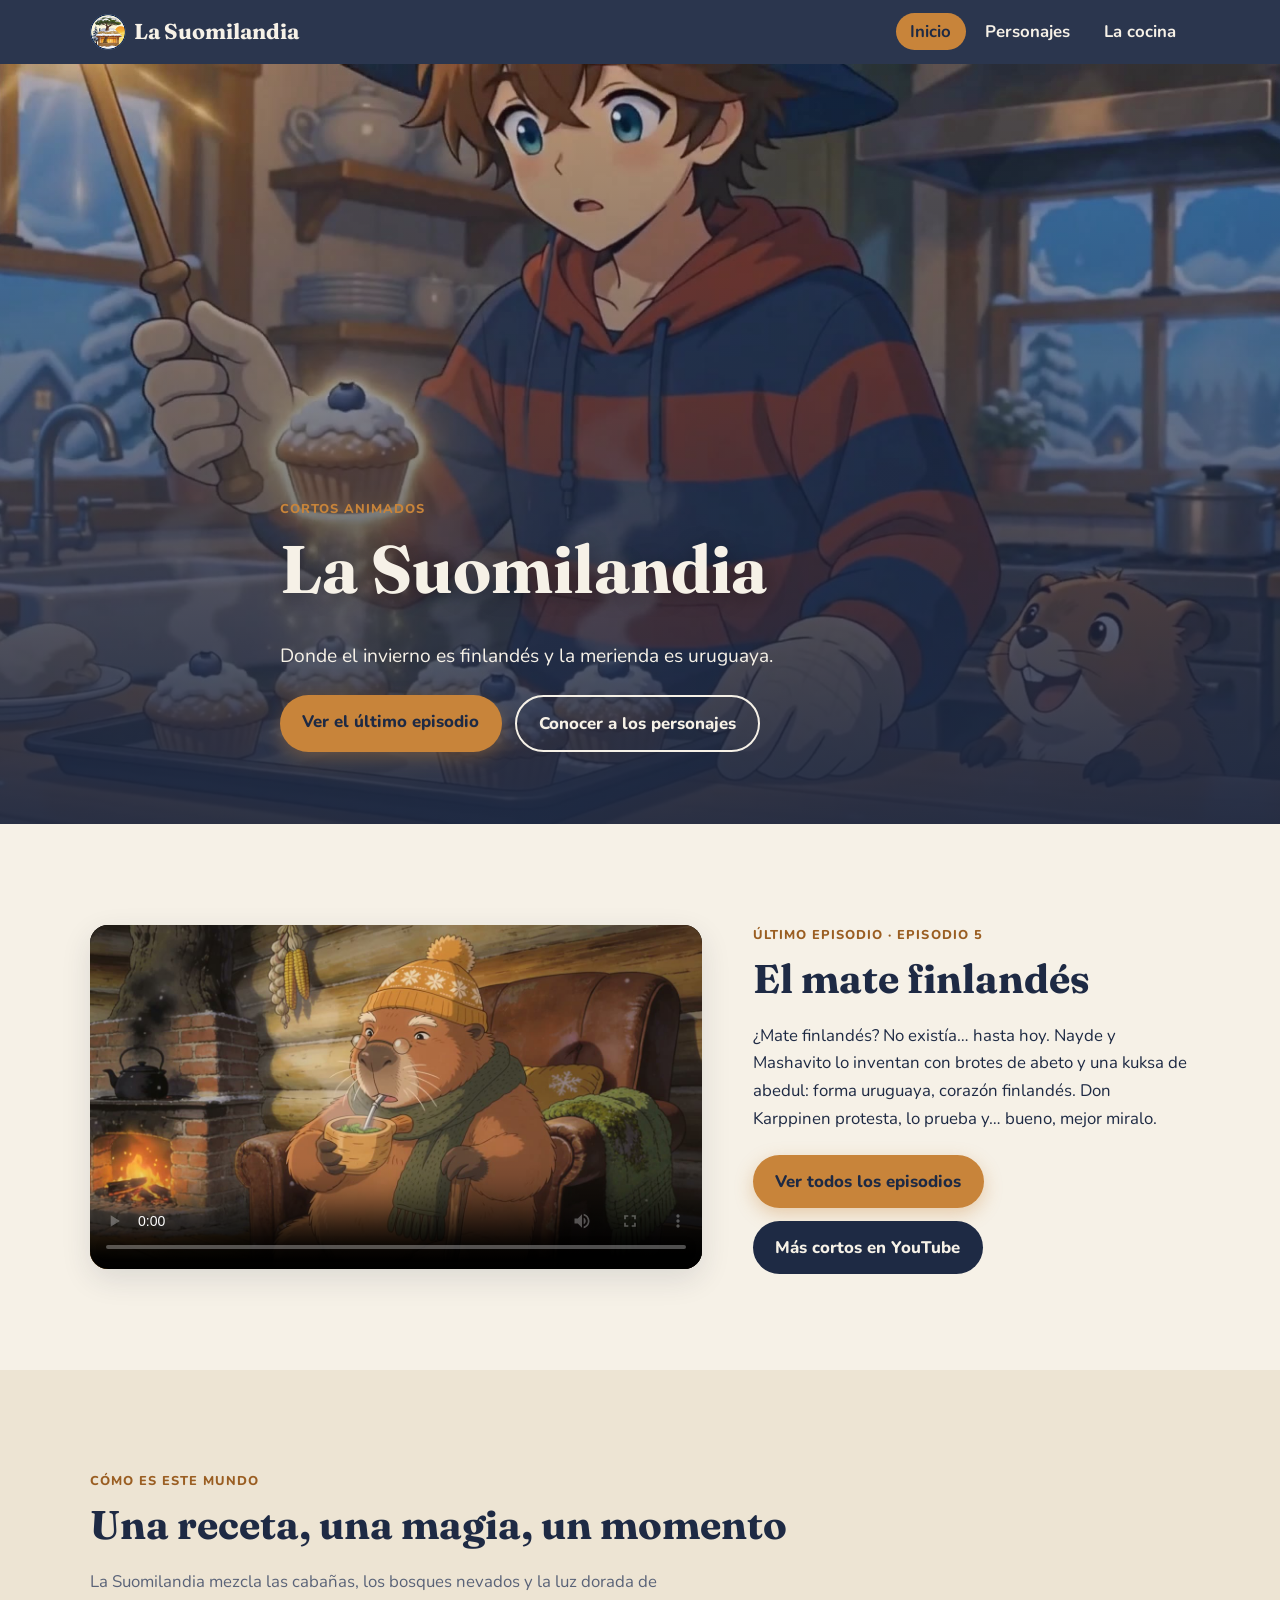
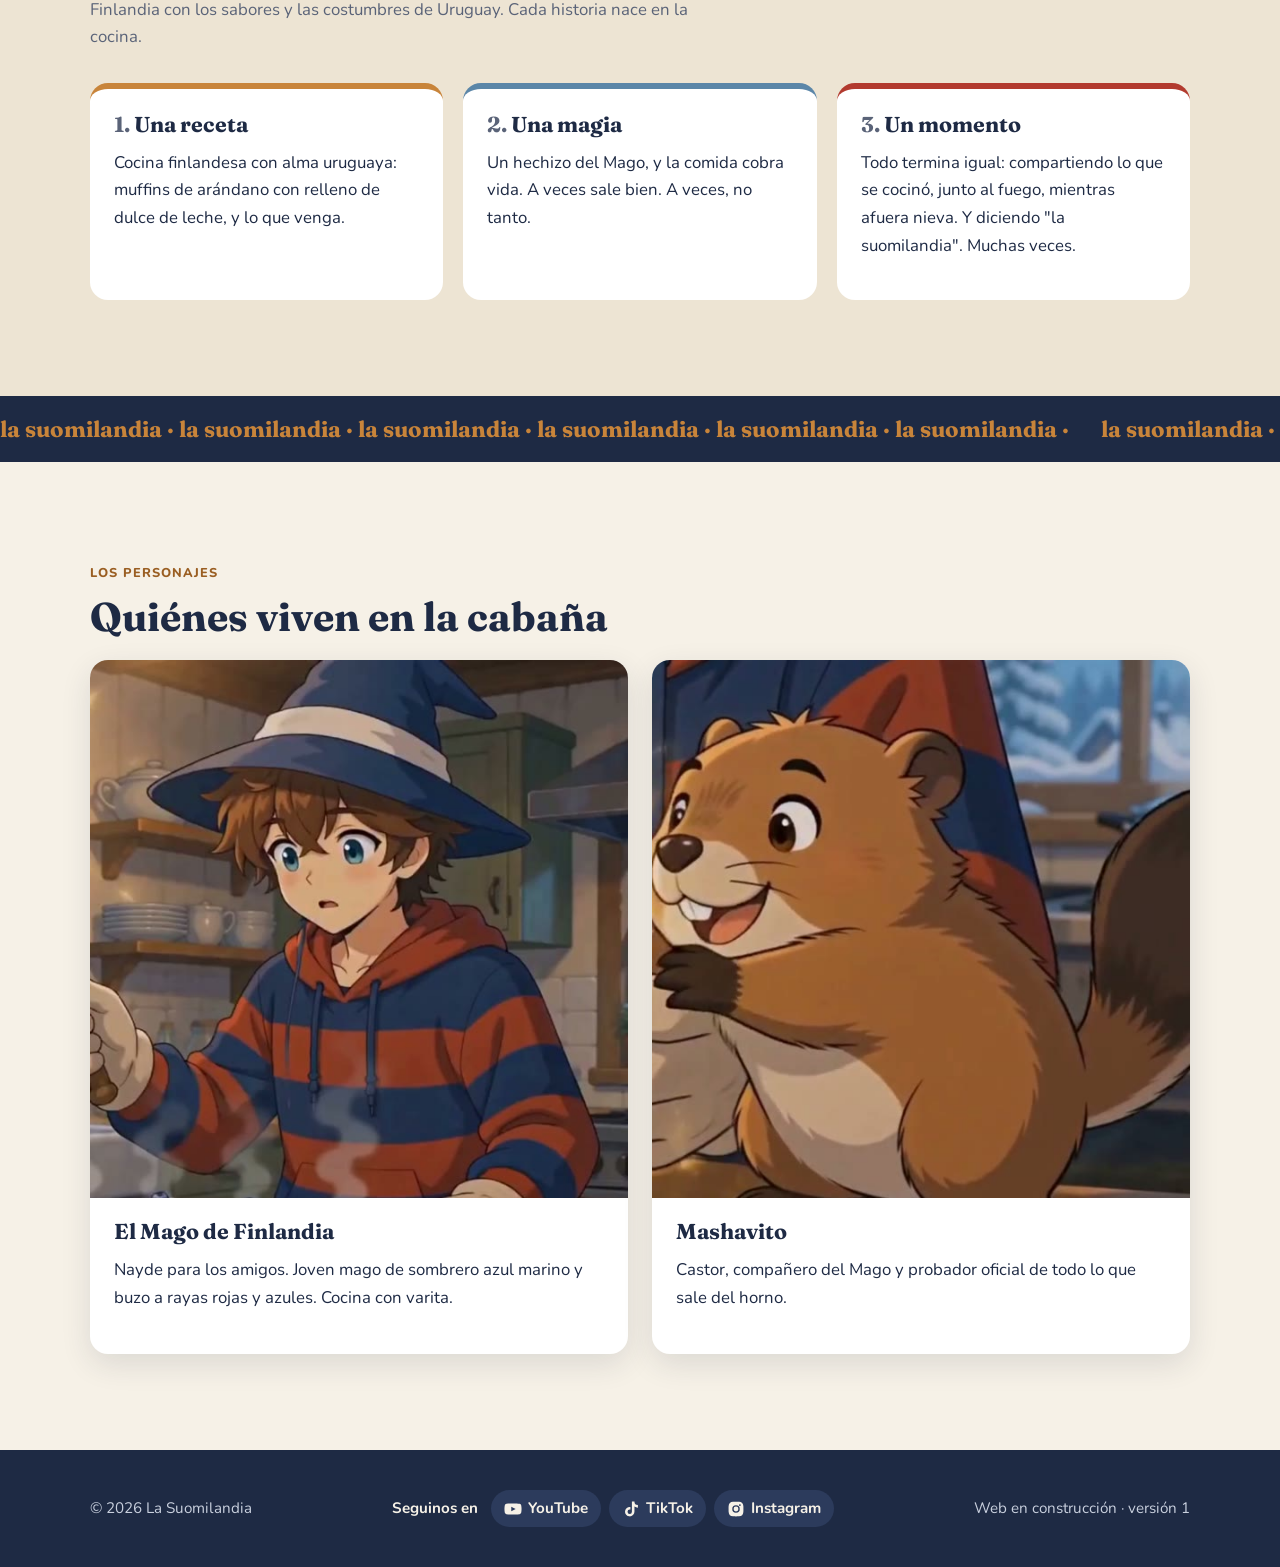
==== commit 0fc5081b: "Agrega el episodio 5: El mate finlandés Co-Authored-By: Claude Opus 5.5 <noreply@anthropic.com>" ====
--- a/index.html
+++ b/index.html
@@ -45,15 +45,15 @@
     <section class="seccion" id="ultimo-episodio">
       <div class="contenedor dos-columnas">
         <div class="video">
-          <video controls preload="metadata" poster="media/vaari-llega-poster.jpg">
-            <source src="media/vaari-llega-ep4.mp4" type="video/mp4">
+          <video controls preload="metadata" poster="media/mate-finlandes-poster.jpg">
+            <source src="media/mate-finlandes-ep5.mp4" type="video/mp4">
             Tu navegador no puede reproducir este video.
           </video>
         </div>
         <div>
-          <span class="etiqueta">Último episodio · Episodio 4</span>
-          <h2>Llega Don Karppinen</h2>
-          <p>La primera noche en la cabaña nueva, Nayde la llena de magia: mitad Laponia, mitad Tacuarembó. Y entonces alguien golpea la puerta… Llega Don Karppinen, el carpincho que cuenta todas estas historias.</p>
+          <span class="etiqueta">Último episodio · Episodio 5</span>
+          <h2>El mate finlandés</h2>
+          <p>¿Mate finlandés? No existía… hasta hoy. Nayde y Mashavito lo inventan con brotes de abeto y una kuksa de abedul: forma uruguaya, corazón finlandés. Don Karppinen protesta, lo prueba y… bueno, mejor miralo.</p>
           <div class="botones">
             <a class="boton" href="cocina.html">Ver todos los episodios</a>
             <a class="boton" style="background:var(--noche);color:var(--nieve);box-shadow:none" href="https://www.youtube.com/@lasuomilandia" target="_blank" rel="noopener">Más cortos en YouTube</a>
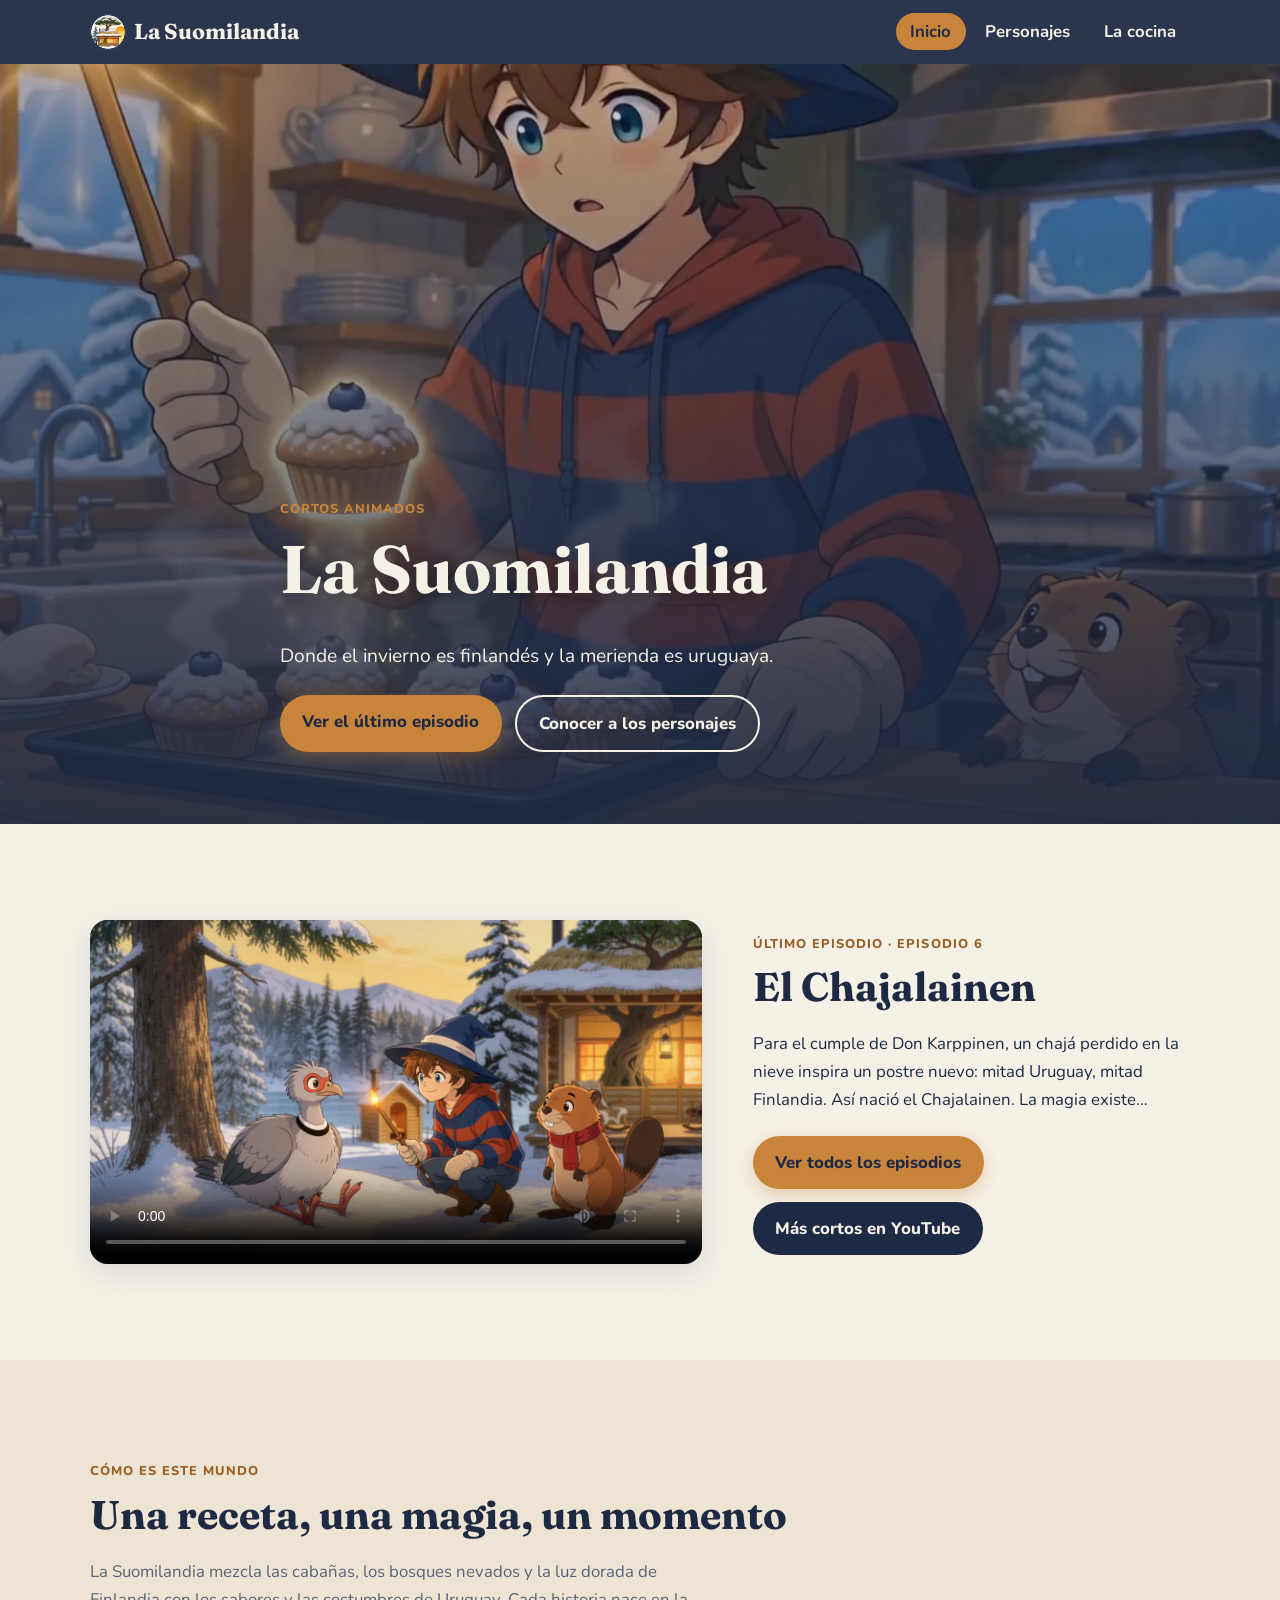
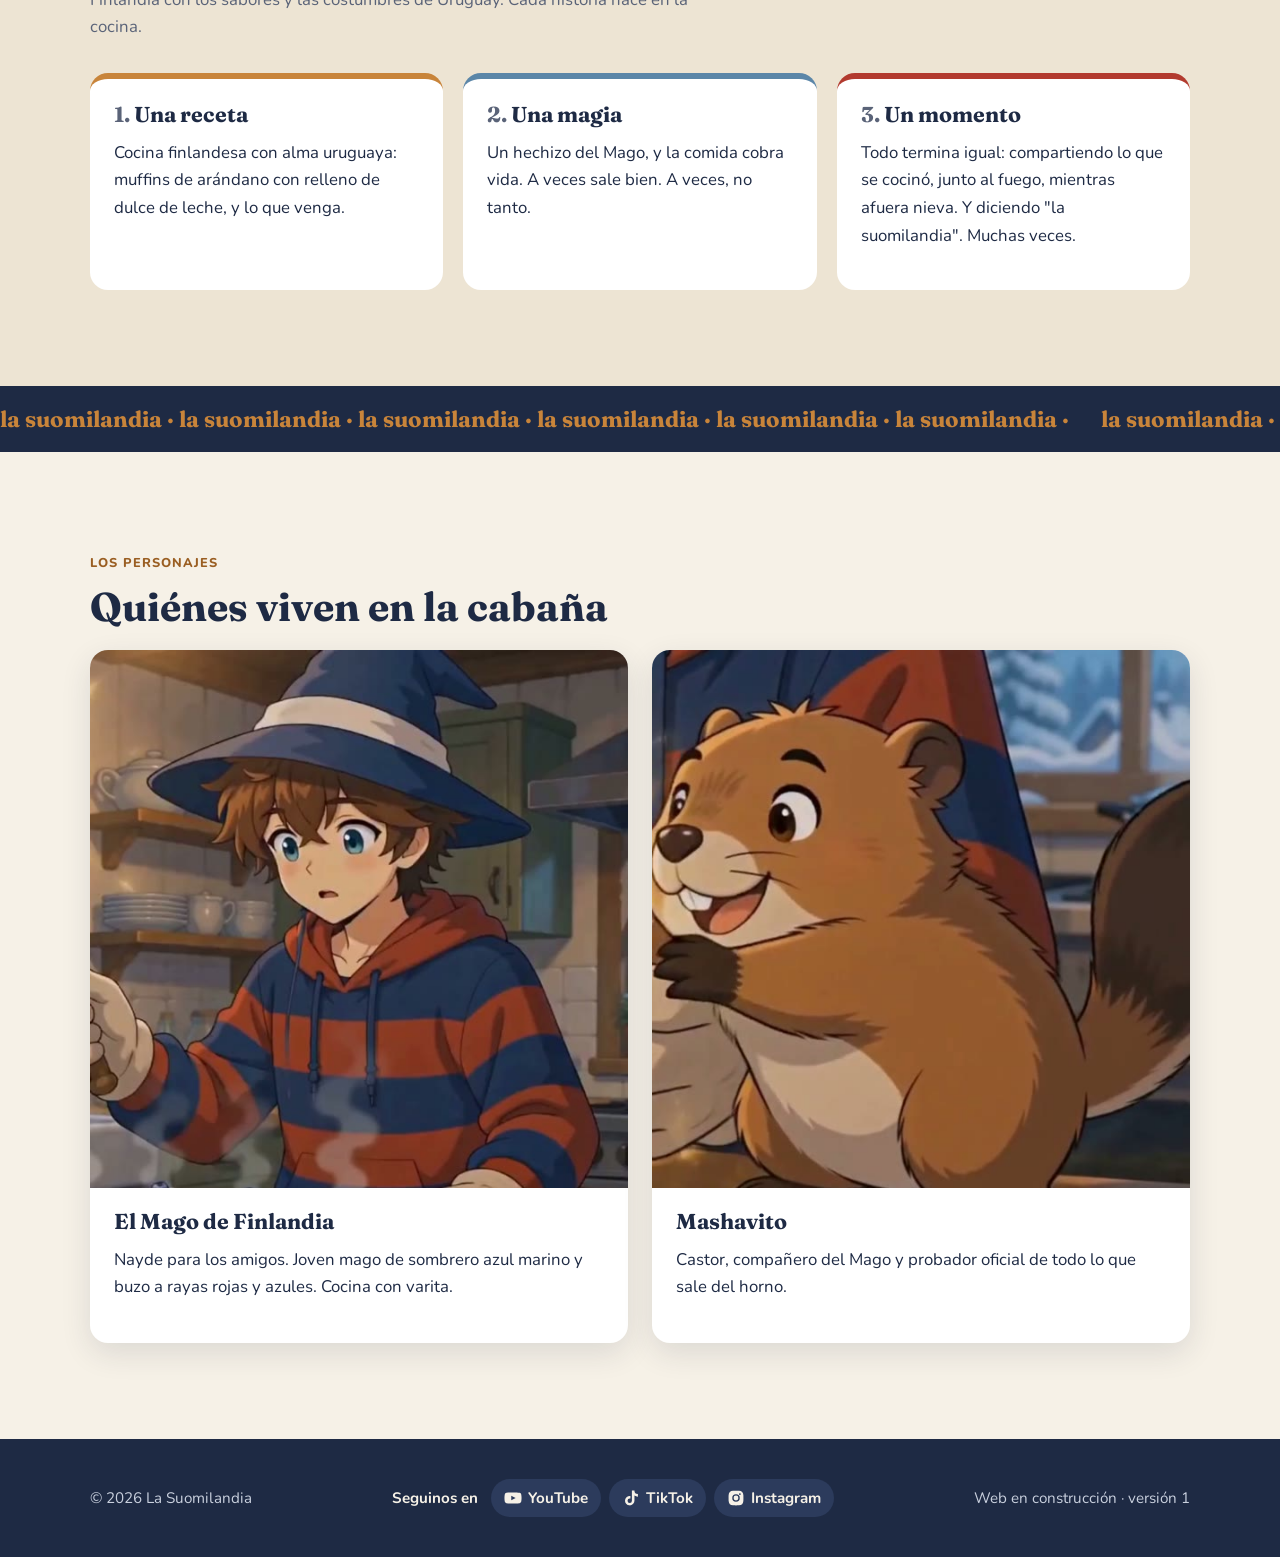
==== commit ba053d02: "Agrega el episodio 6: El Chajalainen Co-Authored-By: Claude Opus 5.5 <noreply@anthropic.com>" ====
--- a/index.html
+++ b/index.html
@@ -45,15 +45,15 @@
     <section class="seccion" id="ultimo-episodio">
       <div class="contenedor dos-columnas">
         <div class="video">
-          <video controls preload="metadata" poster="media/mate-finlandes-poster.jpg">
-            <source src="media/mate-finlandes-ep5.mp4" type="video/mp4">
+          <video controls preload="metadata" poster="media/chajalainen-poster.jpg">
+            <source src="media/chajalainen-ep6.mp4" type="video/mp4">
             Tu navegador no puede reproducir este video.
           </video>
         </div>
         <div>
-          <span class="etiqueta">Último episodio · Episodio 5</span>
-          <h2>El mate finlandés</h2>
-          <p>¿Mate finlandés? No existía… hasta hoy. Nayde y Mashavito lo inventan con brotes de abeto y una kuksa de abedul: forma uruguaya, corazón finlandés. Don Karppinen protesta, lo prueba y… bueno, mejor miralo.</p>
+          <span class="etiqueta">Último episodio · Episodio 6</span>
+          <h2>El Chajalainen</h2>
+          <p>Para el cumple de Don Karppinen, un chajá perdido en la nieve inspira un postre nuevo: mitad Uruguay, mitad Finlandia. Así nació el Chajalainen. La magia existe…</p>
           <div class="botones">
             <a class="boton" href="cocina.html">Ver todos los episodios</a>
             <a class="boton" style="background:var(--noche);color:var(--nieve);box-shadow:none" href="https://www.youtube.com/@lasuomilandia" target="_blank" rel="noopener">Más cortos en YouTube</a>
